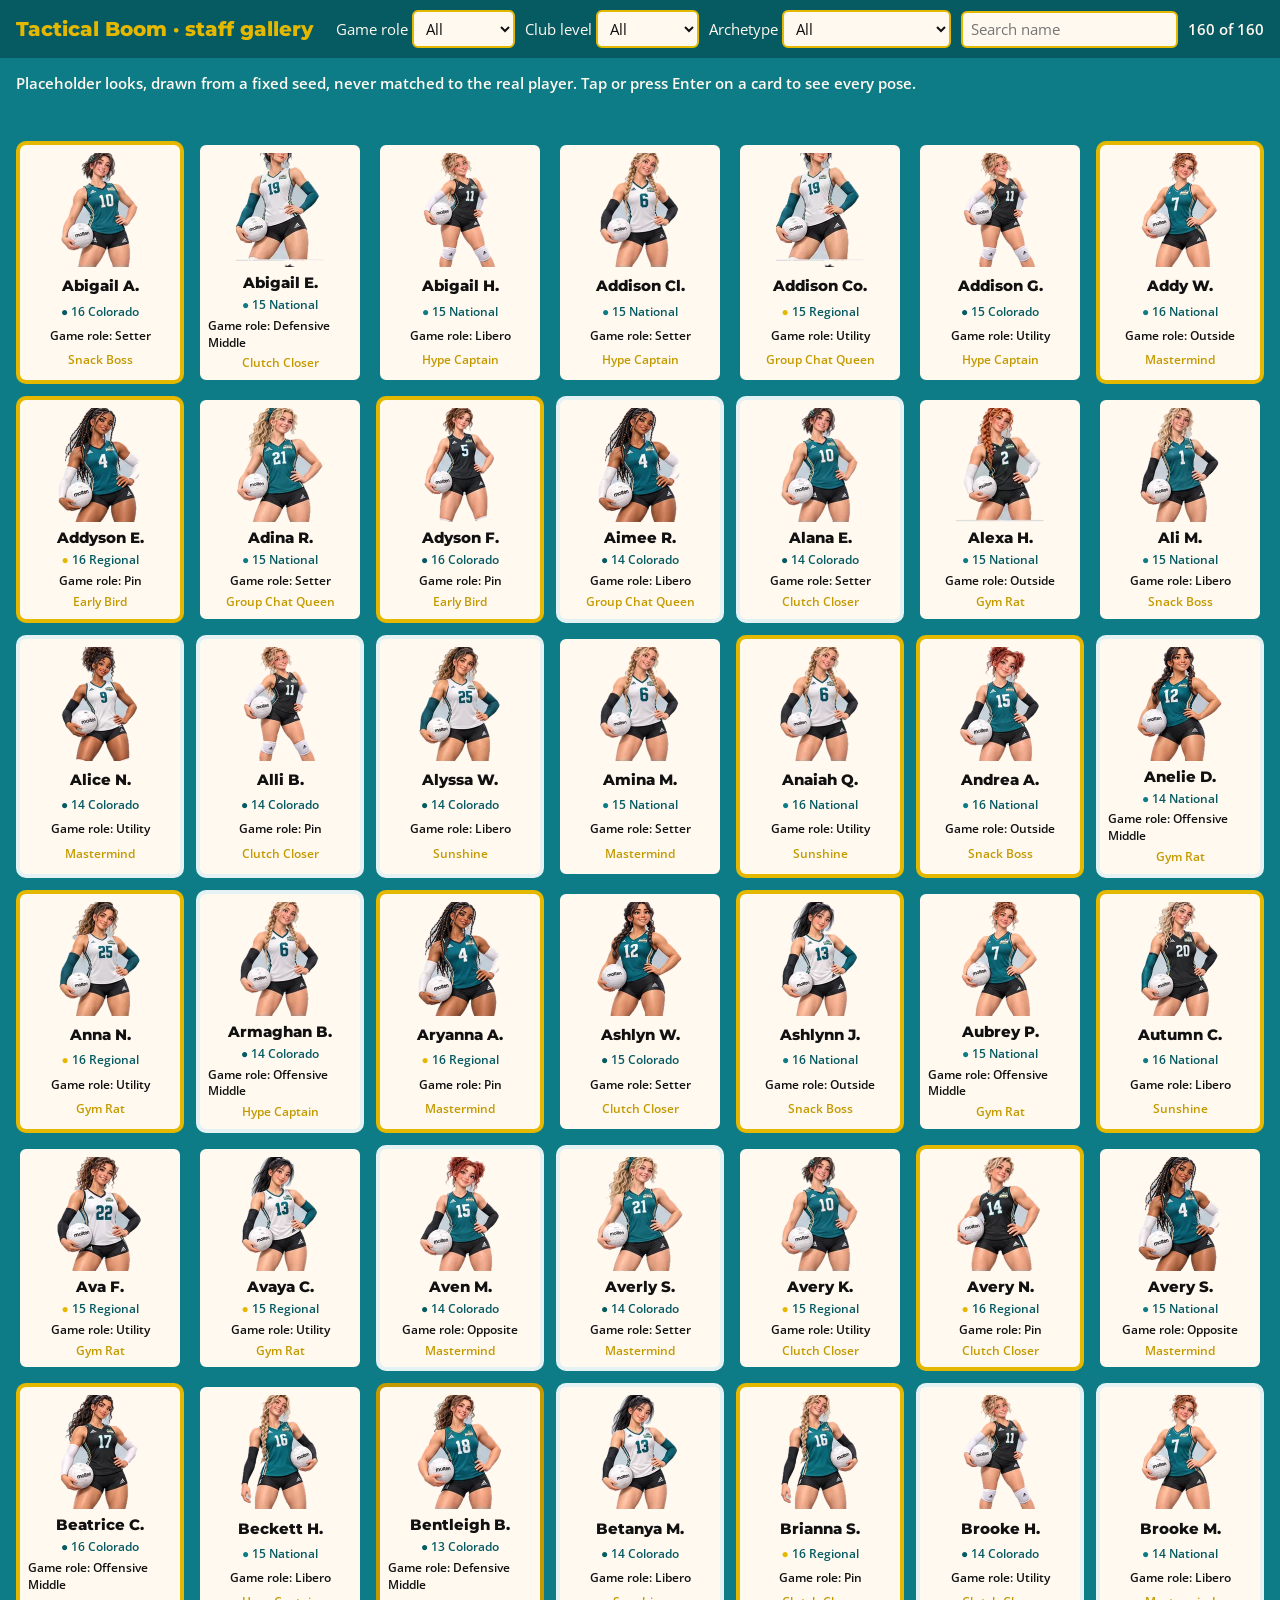
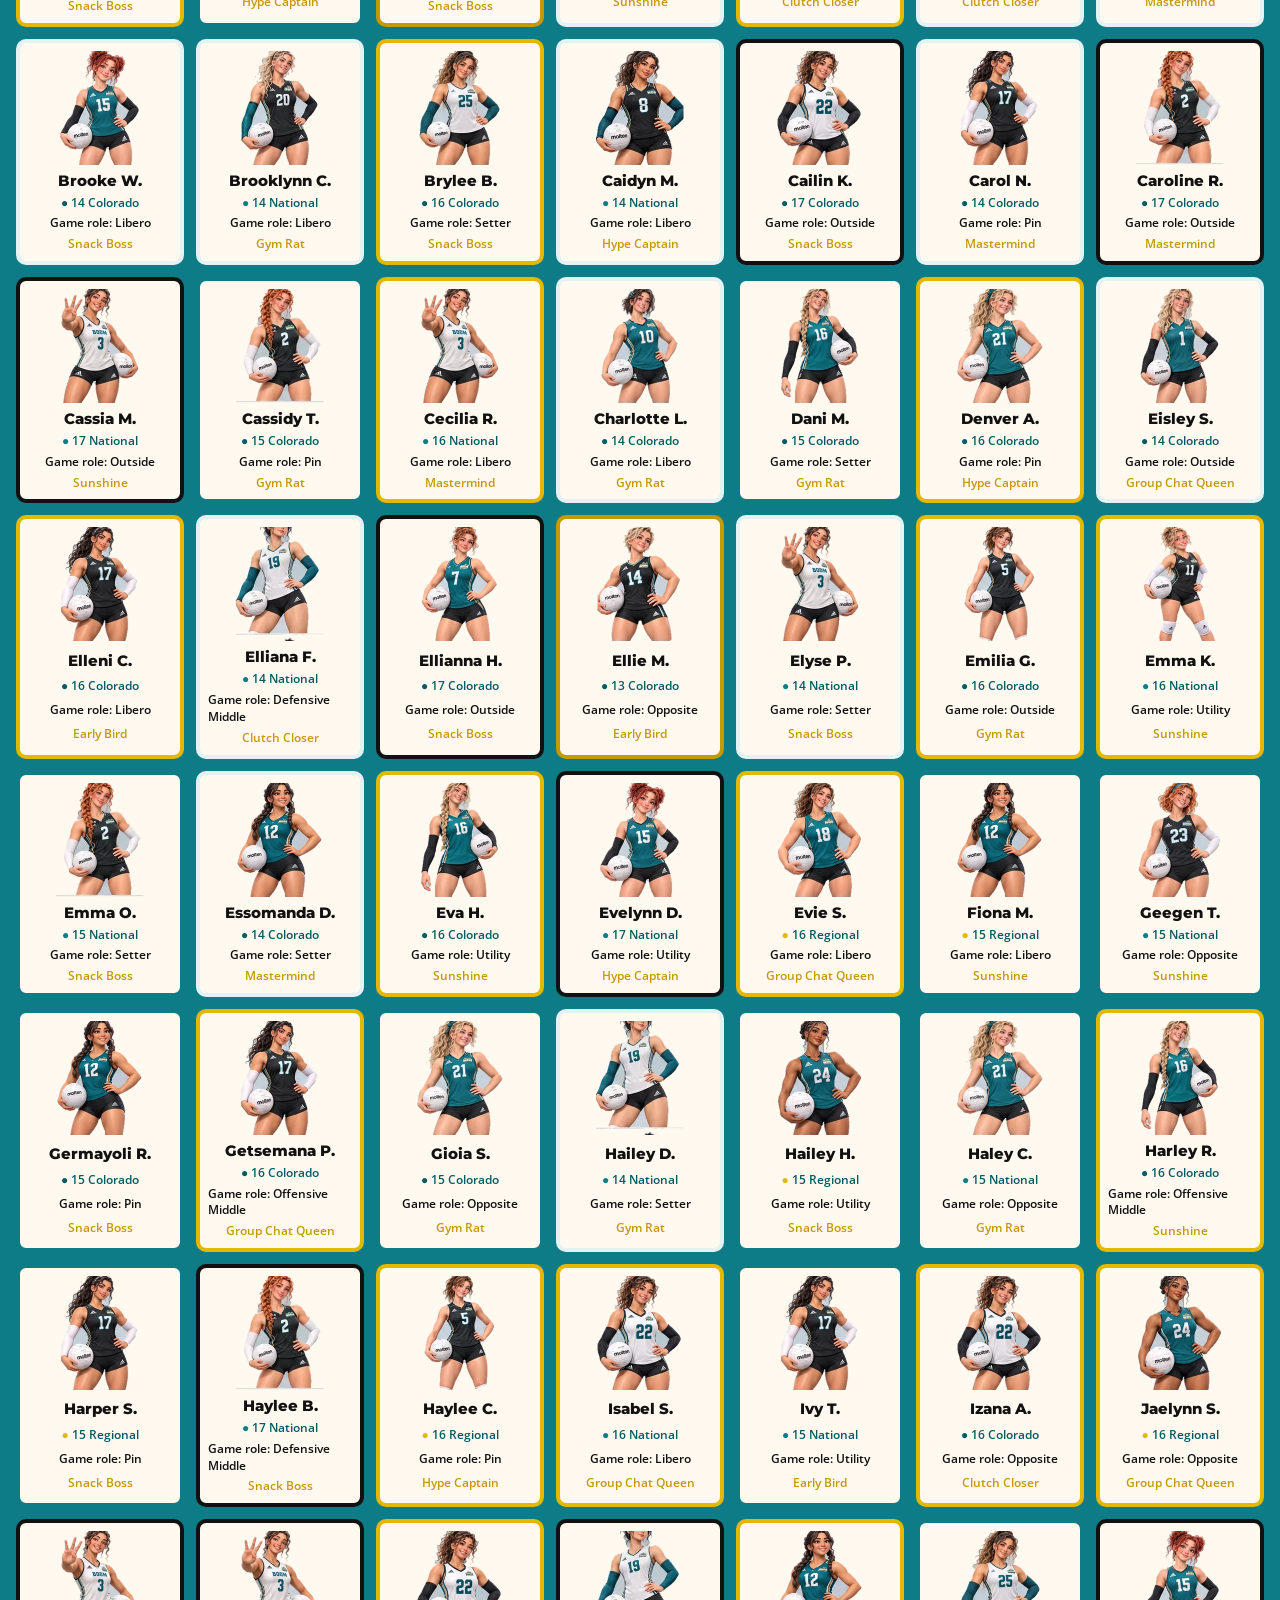
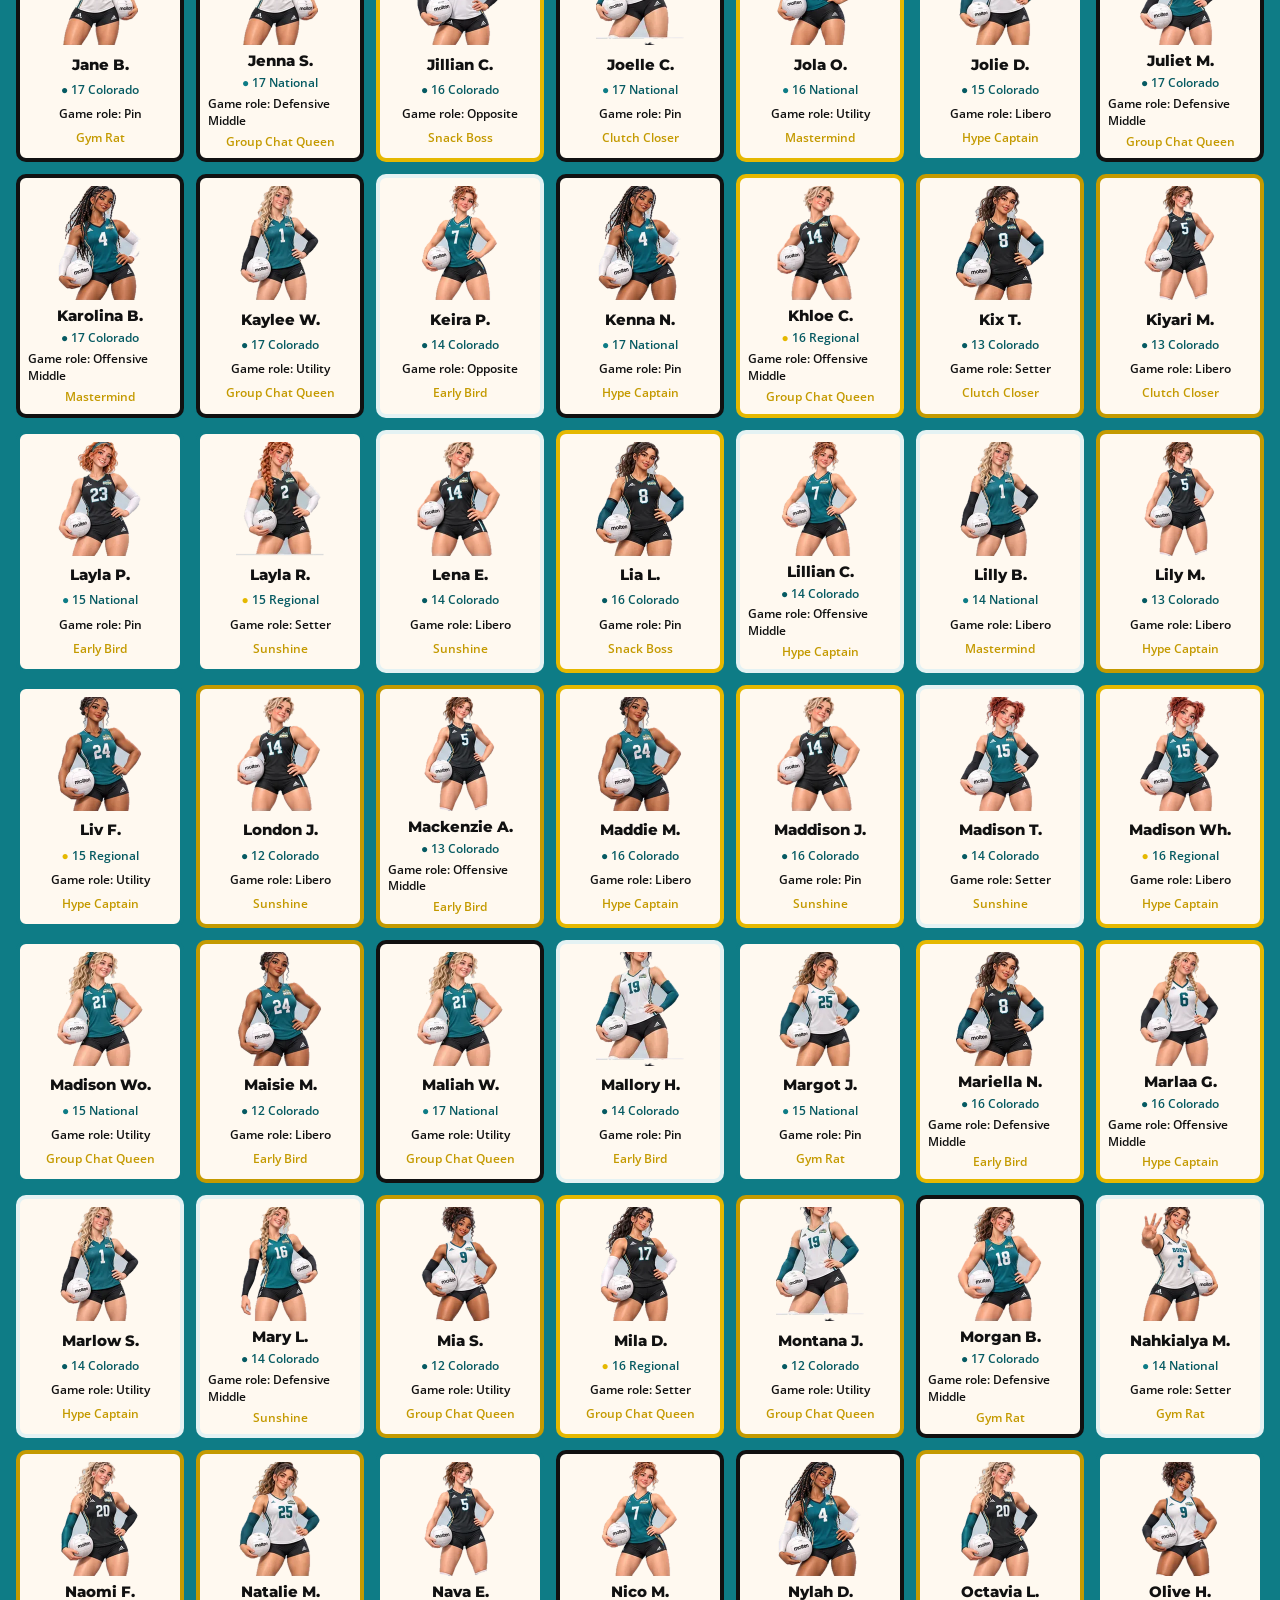
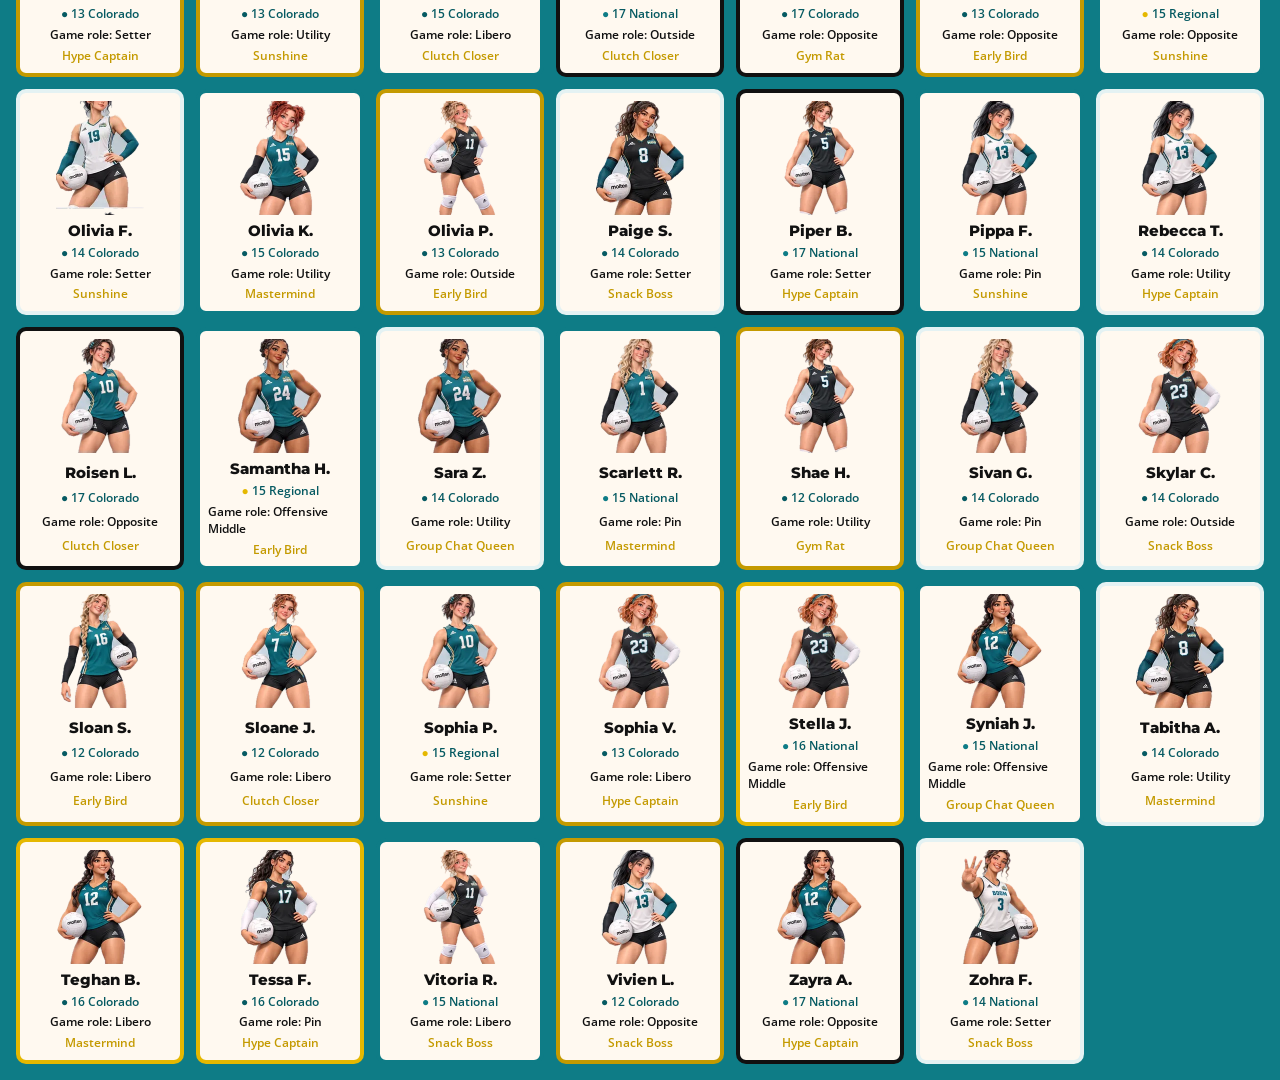
==== tft-wcni4yex/gallery.html @ 91067224 "v2.29.0 milestone 49: hyper roll short game Co-Authored-By: Claude Opus 5.5 <noreply@anthropic.com>" ====
<!doctype html>
<html lang="en">
<head>
  <meta charset="utf-8">
  <meta name="viewport" content="width=device-width, initial-scale=1, viewport-fit=cover">
  <meta name="robots" content="noindex, nofollow">
  <meta name="theme-color" content="#0E7C86">
  <title>Tactical Boom Gallery</title>
  <link rel="icon" href="assets/icons/icon-192.png" type="image/png">
  <link rel="preconnect" href="https://fonts.googleapis.com">
  <link href="https://fonts.googleapis.com/css2?family=Montserrat:wght@700;800&family=Open+Sans:wght@400;600&display=swap" rel="stylesheet">
  <link rel="stylesheet" href="style.css?v=2.29.0">
  <script type="importmap">
  {
    "imports": {
      "./js/achievements.js": "./js/achievements.js?v=2.29.0",
      "./js/arena.js": "./js/arena.js?v=2.29.0",
      "./js/bots.js": "./js/bots.js?v=2.29.0",
      "./js/combat.js": "./js/combat.js?v=2.29.0",
      "./js/economy.js": "./js/economy.js?v=2.29.0",
      "./js/gallery.js": "./js/gallery.js?v=2.29.0",
      "./js/game.js": "./js/game.js?v=2.29.0",
      "./js/guide.js": "./js/guide.js?v=2.29.0",
      "./js/hex.js": "./js/hex.js?v=2.29.0",
      "./js/i18n.js": "./js/i18n.js?v=2.29.0",
      "./js/history.js": "./js/history.js?v=2.29.0",
      "./js/ladder.js": "./js/ladder.js?v=2.29.0",
      "./js/main.js": "./js/main.js?v=2.29.0",
      "./js/playback.js": "./js/playback.js?v=2.29.0",
      "./js/rng.js": "./js/rng.js?v=2.29.0",
      "./js/sound.js": "./js/sound.js?v=2.29.0",
      "./js/sprite.js": "./js/sprite.js?v=2.29.0",
      "./js/stage.js": "./js/stage.js?v=2.29.0",
      "./js/traits.js": "./js/traits.js?v=2.29.0",
      "./js/ui.js": "./js/ui.js?v=2.29.0",
      "./js/units.js": "./js/units.js?v=2.29.0"
    }
  }
  </script>
</head>
<body>
  <header class="top">
    <h1>Tactical Boom · staff gallery</h1>
    <label>Game role <select id="fRole"><option value="">All</option></select></label>
    <label>Club level <select id="fLevel"><option value="">All</option></select></label>
    <label>Archetype <select id="fArch"><option value="">All</option></select></label>
    <label><span class="vh">Search name</span><input id="fName" type="search" placeholder="Search name"></label>
    <span class="count" id="count" aria-live="polite"></span>
  </header>
  <p class="note">Placeholder looks, drawn from a fixed seed, never matched to the real player. Tap or press Enter on a card to see every pose.</p>
  <main class="grid" id="grid" aria-label="Units"></main>
  <dialog id="dlg" aria-labelledby="dlgName">
    <button class="close" id="dlgClose" type="button">Close</button>
    <h2 id="dlgName"></h2>
    <div class="stage" id="stage"></div>
    <div class="poses" id="poses" role="group" aria-label="Pose"></div>
    <dl id="dlgFacts"></dl>
  </dialog>
  <script type="module" src="js/gallery.js?v=2.29.0"></script>
</body>
</html>
---- tft-wcni4yex/style.css ----
:root {
  --teal: #0E7C86; --teal-dark: #065A62; --teal-light: #E4F2F3;
  --gold: #E5B800; --gold-dark: #C49A00; --cream: #FFF9F0; --black: #111111;
  --display: 'Montserrat', sans-serif; --body: 'Open Sans', sans-serif;
}
* { box-sizing: border-box; }
html, body { margin: 0; min-height: 100%; }
body { background: var(--teal); color: var(--cream); font-family: var(--body); font-size: 15px; line-height: 1.4; }
h1, h2, h3 { font-family: var(--display); font-weight: 800; margin: 0; }
button { font: inherit; cursor: pointer; }
:focus-visible { outline: 3px solid var(--gold); outline-offset: 2px; }
.vh { position: absolute; width: 1px; height: 1px; overflow: hidden; clip: rect(0 0 0 0); white-space: nowrap; }

.top { position: sticky; top: 0; z-index: 5; background: var(--teal-dark); padding: 10px 16px; display: flex; gap: 10px; align-items: center; flex-wrap: wrap; }
.top h1 { font-size: 20px; color: var(--gold); flex: 1 1 auto; }
.top select, .top input { font: inherit; padding: 6px 8px; border: 2px solid var(--gold); border-radius: 6px; background: var(--cream); color: var(--black); }
.top .count { font-weight: 600; }

.grid { display: grid; grid-template-columns: repeat(auto-fill, minmax(150px, 1fr)); gap: 12px; padding: 16px; }
.card { background: var(--cream); color: var(--black); border-radius: 10px; border: 4px solid var(--ring); padding: 8px; text-align: left; display: grid; gap: 4px; justify-items: center; }
.card .spr { background-repeat: no-repeat; image-rendering: auto; }
.card .name { font-family: var(--display); font-weight: 800; font-size: 15px; }
.card .team { font-weight: 600; font-size: 12px; color: var(--teal-dark); }
.card .role { font-size: 12px; font-weight: 600; }
.card .arch { font-size: 12px; font-weight: 600; color: var(--gold-dark); }
.card[data-level="National"] .team::before { content: "● "; color: var(--teal); }
.card[data-level="Regional"] .team::before { content: "● "; color: var(--gold); }
.card[data-level="Colorado"] .team::before { content: "● "; color: var(--teal-dark); }

dialog { border: 4px solid var(--gold); border-radius: 12px; background: var(--cream); color: var(--black); padding: 16px; width: min(92vw, 520px); }
dialog::backdrop { background: rgba(6, 90, 98, .85); }
dialog .stage { display: grid; place-items: end center; background: var(--teal-light); border-radius: 8px; min-height: 260px; padding: 8px; }
dialog .poses { display: flex; flex-wrap: wrap; gap: 6px; margin: 10px 0; }
dialog .poses button { padding: 6px 10px; border: 2px solid var(--black); background: var(--black); color: var(--cream); border-radius: 6px; font-weight: 600; }
dialog .poses button[aria-pressed="true"] { background: var(--gold); color: var(--black); border-color: var(--gold); }
dialog dl { display: grid; grid-template-columns: auto 1fr; gap: 4px 12px; margin: 10px 0; font-size: 14px; }
dialog dt { font-weight: 800; }
dialog dd { margin: 0; }
dialog .close { float: right; border: 2px solid var(--black); background: var(--black); color: var(--cream); border-radius: 6px; padding: 6px 12px; font-weight: 700; }
.note { padding: 0 16px 16px; font-weight: 600; }
@media (prefers-reduced-motion: reduce) { .hop { animation: none !important; } }

/* ---- game screen ---- */
body.game { padding-bottom: 96px; }
.bar { position: sticky; top: 0; z-index: 5; background: var(--teal-dark); padding: 8px 12px; display: flex; gap: 14px; align-items: center; flex-wrap: wrap; font-weight: 600; }
.bar .stat .k { color: var(--cream); font-family: var(--display); font-size: 12px; }
.bar .stat b { font-size: 18px; }
.bar #pause { margin-left: auto; }
.bar .ghost { background: transparent; color: var(--cream); border: 2px solid var(--cream); border-radius: 6px; padding: 4px 10px; font-weight: 600; }
.zone { padding: 10px 12px 0; }
.zone h2 { font-size: 15px; color: var(--cream); margin-bottom: 6px; }
.zone h2 .sub { color: var(--cream); font-family: var(--body); font-weight: 600; font-size: 13px; margin-left: 8px; }
.slots { display: grid; gap: 6px; touch-action: none; }
.slots.court { grid-template-columns: repeat(6, 1fr); }
.slots.bench { grid-template-columns: repeat(9, 1fr); }
.slot { position: relative; aspect-ratio: 3 / 4; border-radius: 8px; border: 2px dashed rgba(255, 249, 240, .6); background: rgba(6, 90, 98, .5); padding: 2px; display: grid; grid-template-rows: 1fr auto auto; justify-items: center; align-items: end; color: var(--cream); overflow: hidden; }
.slot.filled { border: 3px solid var(--ring); background: var(--cream); color: var(--black); }
.slot.selected { outline: 4px solid var(--gold); outline-offset: -2px; transform: translateY(-4px); }
.slot .spr { background-repeat: no-repeat; max-width: 100%; }
.slot .stars { color: var(--black); font-size: 11px; line-height: 1; }
.slot .nm { font-size: 10px; font-weight: 700; line-height: 1.1; text-align: center; max-width: 100%; overflow: hidden; text-overflow: ellipsis; white-space: nowrap; }
/* The name strip wears the role's kit colour (white, black or teal) so roles read at a glance. */
.slot.filled .nm, .shopcard .nm { box-sizing: border-box; width: 100%; padding: 1px 4px; border-radius: 4px; background: var(--kit-bg, transparent); color: var(--kit-fg, inherit); box-shadow: inset 0 0 0 1px var(--black); }
.spr.flip { transform: scaleX(-1); }
.slot[data-abbr]::after, .shopcard[data-abbr]::after { content: attr(data-abbr); position: absolute; top: 3px; right: 3px; z-index: 1; font-size: 9px; font-weight: 800; line-height: 1; padding: 2px 4px; border-radius: 3px; background: var(--kit-bg); color: var(--kit-fg); box-shadow: inset 0 0 0 1px var(--black); }
.slot { position: relative; }
/* ---- fight playback ---- */
.arena.fighting .hex { pointer-events: none; }
.hex.down .unit { opacity: .55; }
.hex .unit .hpbar { width: 70%; height: 5px; margin-top: 2px; background: var(--black); border: 1px solid var(--black); border-radius: 3px; overflow: hidden; }
.hex .unit .hpbar i { display: block; height: 100%; width: 100%; background: var(--gold); transform-origin: left; transition: transform .25s; }
.hex.theirs .unit .hpbar i { background: var(--cream); }
.float { position: absolute; bottom: 100%; left: 50%; transform: translateX(-50%); font-family: var(--display); font-weight: 800; font-size: 13px; white-space: nowrap; padding: 0 4px; border-radius: 4px; background: var(--black); color: var(--cream); animation: rise .9s ease-out forwards; z-index: 40; }
.float.dmg { color: var(--gold); }
.float.heal { background: var(--teal); color: var(--cream); }
.float.kw { background: var(--cream); color: var(--black); font-size: 11px; }
@keyframes rise { from { opacity: 1; translate: 0 0; } to { opacity: 0; translate: 0 -28px; } }
.ball { position: absolute; left: 0; top: 0; width: 14px; height: 14px; margin: -7px 0 0 -7px; border-radius: 50%; background: radial-gradient(circle at 35% 35%, var(--cream), var(--gold) 60%, var(--gold-dark)); border: 1px solid var(--black); z-index: 60; pointer-events: none; }
.fightbar[hidden], [hidden] { display: none !important; }
.fightbar { display: inline-flex; gap: 6px; margin-left: 8px; vertical-align: middle; }
.fightbar button { padding: 4px 10px; border-radius: 6px; border: 2px solid var(--black); background: var(--black); color: var(--cream); font-weight: 700; font-size: 12px; }
.fightbar button small { color: var(--gold); font-size: 10px; }
.bar .auto { display: inline-flex; gap: 4px; align-items: center; font-size: 12px; }
.bar select { font: inherit; font-size: 12px; padding: 2px 4px; border-radius: 6px; border: 2px solid var(--cream); background: var(--teal-dark); color: var(--cream); }
.bar .auto input { width: 18px; height: 18px; accent-color: var(--gold); }
.bar #pause[aria-pressed="true"] { background: var(--gold); color: var(--black); border-color: var(--gold); }
@media (prefers-reduced-motion: reduce) { .float { animation: none; } .hex .unit .hpbar i { transition: none; } }
.traits { list-style: none; margin: 0; padding: 0; display: flex; flex-wrap: wrap; gap: 6px; font-size: 12px; }
.traits li { border-radius: 6px; border: 2px dashed rgba(255, 249, 240, .6); }
.traits li:not(:has(button)) { padding: 4px 8px; }
.traits li.on { background: var(--cream); color: var(--black); border: 2px solid var(--gold); }
.traits li.on.kit { background: var(--kit-bg); color: var(--kit-fg); }
.traits .trait { all: unset; box-sizing: border-box; display: block; padding: 4px 8px; cursor: pointer; border-radius: 4px; }
.traits .trait:focus-visible { outline: 3px solid var(--gold); outline-offset: 1px; }
.traits .trait[aria-pressed="true"] { box-shadow: 0 0 0 3px var(--gold); }
.traits .sw { display: inline-block; width: 9px; height: 9px; margin-right: 5px; border-radius: 50%; border: 1px solid var(--black); box-shadow: 0 0 0 1px var(--cream); background: var(--kit-bg, transparent); vertical-align: 0; } /* cream halo: a teal dot stays visible on the teal page */
.traits li:not(.kit) .sw:not([style]) { display: none; }
.traits li b { font-family: var(--display); }
.traits li.on .bp { color: var(--teal-dark); font-weight: 700; }
.traits li.on.kit .bp { color: inherit; }
/* Units holding the trait picked in the trait panel glow around their outline. */
.lit .spr { filter: drop-shadow(0 0 3px var(--gold)) drop-shadow(0 0 3px var(--gold)); }
.slot.lit, .shopcard.lit { outline: 3px solid var(--gold); outline-offset: 1px; }
.players { list-style: none; margin: 0; padding: 0; display: grid; grid-template-columns: repeat(auto-fill, minmax(140px, 1fr)); gap: 4px; font-size: 12px; }
.players li { padding: 3px 6px; border-radius: 6px; background: var(--teal-dark); white-space: nowrap; overflow: hidden; text-overflow: ellipsis; }
.players li.you { background: var(--gold); color: var(--black); }
.players li.out { text-decoration: line-through; }
dialog .players { grid-template-columns: repeat(2, 1fr); }
dialog .players li { color: var(--cream); }
dialog .players li.you { color: var(--black); }
.msg { margin: 8px 12px; min-height: 1.4em; font-weight: 600; }
.shop { display: grid; grid-template-columns: repeat(5, minmax(0, 1fr)); gap: 6px; }
.shopcard { border-radius: 10px; border: 3px solid var(--ring); background: var(--cream); color: var(--black); padding: 6px 4px; display: grid; justify-items: center; gap: 2px; min-height: 150px; }
.shopcard:disabled { background: var(--teal-light); border-style: dashed; }
.shopcard .spr { background-repeat: no-repeat; }
.shopcard .nm { font-family: var(--display); font-weight: 800; font-size: 11px; text-align: center; }
.shopcard .tr { font-size: 9.5px; font-weight: 600; text-align: center; color: var(--teal-dark); }
.shopcard { position: relative; }
.shopcard .hint { position: absolute; top: 4px; left: 4px; z-index: 1; font-size: 10px; font-weight: 800; line-height: 1; padding: 3px 5px; border-radius: 4px; border: 1px solid var(--black); background: var(--cream); color: var(--black); }
.shopcard .hint.up { background: var(--gold); }
.shopcard .hint.pair { background: var(--teal); color: var(--cream); }
.shopcard.hinted .spr { filter: drop-shadow(0 0 4px var(--gold)); }
.shopcard .cost { font-weight: 800; color: var(--black); background: var(--gold); border-radius: 4px; padding: 0 6px; font-size: 13px; }
.actions { position: fixed; left: 0; right: 0; bottom: 0; z-index: 5; display: grid; grid-template-columns: 1fr 1fr 1fr 1.4fr; gap: 6px; padding: 8px 12px calc(8px + env(safe-area-inset-bottom, 0px)); background: var(--teal-dark); }
.actions button { padding: 10px 4px; border-radius: 8px; border: 2px solid var(--black); background: var(--black); color: var(--cream); font-weight: 700; font-size: 13px; display: grid; gap: 2px; }
.actions button small { font-weight: 600; font-size: 10px; color: var(--gold); }
.actions button.primary { background: var(--gold); color: var(--black); border-color: var(--gold); }
.actions button.primary small { color: var(--black); }
.actions button:disabled { background: var(--teal-dark); border: 2px dashed var(--cream); color: var(--cream); }
@media (min-width: 700px) { .zone, .bar, .actions { max-width: 760px; margin-inline: auto; } .actions { left: 50%; transform: translateX(-50%); width: 100%; } .slot .nm { font-size: 12px; } .shopcard .nm { font-size: 13px; } .shopcard .tr { font-size: 11px; } }

/* ---- arena: perspective court ---- */
.arena { isolation: isolate; position: relative; width: 100%; aspect-ratio: 1 / 0.9; overflow: hidden; border-radius: 10px; border: 3px solid var(--black); background: var(--teal-dark) center top / cover no-repeat; touch-action: none; }
.arena .backdrop-wrap, .arena .backdrop { position: absolute; inset: 0; width: 100%; height: 100%; display: block; pointer-events: none; }
.arena .net { position: absolute; left: calc(var(--netL) * 100%); right: calc((1 - var(--netR)) * 100%); top: calc(var(--netY) * 100%); height: calc(8% * var(--netS)); transform: translateY(-100%); z-index: 11; background: repeating-linear-gradient(90deg, rgba(255,249,240,.55) 0 1px, transparent 1px 7px), repeating-linear-gradient(0deg, rgba(255,249,240,.55) 0 1px, transparent 1px 7px); border-top: 4px solid var(--cream); border-bottom: 2px solid rgba(17,17,17,.6); pointer-events: none; }
.arena .net::before, .arena .net::after { content: ""; position: absolute; top: -10%; bottom: -40%; width: 2.5%; background: var(--black); border-radius: 2px; }
.arena .net::before { left: 1%; } .arena .net::after { right: 1%; }
/* A tile is a button; its hex shape is drawn by ::before so the standing sprite can overflow it. */
.hex { position: absolute; width: calc(13% * var(--s)); aspect-ratio: 1 / 0.62; transform: translate(-50%, -50%); background: transparent; border: 0; padding: 0; margin: 0; overflow: visible; }
.hex::before { content: ""; position: absolute; inset: 0; clip-path: polygon(25% 0, 75% 0, 100% 50%, 75% 100%, 25% 100%, 0 50%); background: rgba(228, 242, 243, .16); }
.hex.mine { cursor: pointer; }
.hex.mine::before { background: rgba(228, 242, 243, .42); }
.hex.mine:hover::before, .hex.mine.drop::before { background: rgba(229, 184, 0, .75); }
.hex.mine:focus-visible { outline: none; }
.hex.mine:focus-visible::before { background: rgba(229, 184, 0, .85); box-shadow: inset 0 0 0 3px var(--black); }
.hex.filled.mine::before { background: rgba(14, 124, 134, .6); box-shadow: inset 0 0 0 2px var(--ring); }
.hex.selected::before { background: var(--gold); }
/* While dragging: the row that suits the dragged unit's role. */
.hex.suggest::before { background: rgba(229, 184, 0, .45); }
.hex .unit { position: absolute; left: 50%; bottom: 40%; transform: translateX(-50%); pointer-events: none; display: grid; justify-items: center; }
.hex .unit .spr { background-repeat: no-repeat; }
.hex .unit.flip .spr { transform: scaleX(-1); }
.hex .unit .stars { color: var(--gold); font-size: 11px; line-height: 1; text-shadow: 0 1px 0 var(--black); margin-top: -2px; }
.dragghost { position: fixed; left: 0; top: 0; z-index: 50; pointer-events: none; will-change: transform; }
.dragghost .spr { background-repeat: no-repeat; filter: drop-shadow(0 6px 6px rgba(0,0,0,.5)); }
.slot.drop, #sell.drop { outline: 4px solid var(--gold); outline-offset: -2px; }
/* Shop cards let a vertical swipe scroll the page on phones; tap still buys, mouse drags still work. */
.shopcard { touch-action: pan-y; }
/* ---- augments ---- */
.augs { display: grid; gap: 8px; margin-top: 8px; }
.augcard { display: grid; gap: 2px; text-align: left; padding: 10px 12px; border-radius: 8px; border: 2px solid var(--black); background: var(--teal-light); color: var(--black); font: inherit; }
.augcard b { font-family: var(--display); font-size: 15px; color: var(--teal-dark); }
.augcard:hover, .augcard:focus-visible { background: var(--gold); }
.owned { margin: 6px 0 0; font-size: 12px; font-weight: 600; }
.carousel { display: grid; grid-template-columns: repeat(auto-fill, minmax(96px, 1fr)); gap: 6px; margin-top: 8px; }
/* ---- scouting and fight damage ---- */
.players .scout { all: unset; display: block; width: 100%; cursor: pointer; }
.players .scout:focus-visible { outline: 3px solid var(--gold); outline-offset: 2px; border-radius: 4px; }
.players li:has(.scout[aria-pressed="true"]) { background: var(--cream); color: var(--black); }
.damage summary { cursor: pointer; list-style: revert; color: var(--gold); }
.damage summary h2 { display: inline; }
.dmglist { list-style: none; margin: 6px 0 0; padding: 0; display: grid; gap: 3px; font-size: 12px; }
.dmglist li { display: grid; grid-template-columns: minmax(0, 9em) 1fr 4em; gap: 6px; align-items: center; }
.dmglist .nm { overflow: hidden; text-overflow: ellipsis; white-space: nowrap; font-weight: 600; }
.dmglist .bar { height: 10px; background: var(--teal-dark); border-radius: 3px; overflow: hidden; }
.dmglist .bar i { display: block; height: 100%; background: var(--gold); }
.dmglist li.them .bar i { background: var(--cream); }
.dmglist .n { text-align: right; font-variant-numeric: tabular-nums; font-weight: 700; }
/* ---- unit card and how to play ---- */
.shopcard[aria-disabled="true"] { background: var(--teal-light); border-style: dashed; }
#unitcard .stage .spr { background-repeat: no-repeat; }
.help { margin: 8px 0 0; padding-left: 18px; display: grid; gap: 6px; font-size: 14px; }
.bar #helpBtn { min-width: 32px; font-weight: 800; }
/* ---- club colour: a floor disc under each player, a dot on cards ---- */
.hex.filled::after { content: ""; position: absolute; left: 22%; right: 22%; top: 28%; bottom: 22%; border-radius: 50%; background: var(--jersey, transparent); border: 2px solid var(--black); z-index: 0; pointer-events: none; }
.shopcard .tr.lv::before { content: "● "; color: var(--jersey); -webkit-text-stroke: 1px var(--black); }
/* ---- history ---- */
.histgames { margin: 8px 0; padding-left: 20px; font-size: 13px; display: grid; gap: 3px; }
#history h3 { font-size: 14px; margin: 10px 0 4px; }
.histunits { width: 100%; border-collapse: collapse; font-size: 13px; }
.histunits th, .histunits td { text-align: left; padding: 3px 6px; border-bottom: 1px solid var(--teal-light); }
.histunits td { font-variant-numeric: tabular-nums; }
.histbtns { display: flex; gap: 8px; flex-wrap: wrap; }
.histbtns button { padding: 8px 12px; border-radius: 8px; border: 2px solid var(--black); background: var(--black); color: var(--cream); font-weight: 700; }
.histbtns button:first-child { background: var(--gold); color: var(--black); }
.histbtns button:disabled { background: var(--teal-light); color: var(--black); border-style: dashed; }
/* ---- reserve space for lists the script fills, so the page does not jump on load ---- */
#players:empty { min-height: 56px; }
#traits:empty { min-height: 28px; }
#bench:empty { min-height: 64px; }
#shop:empty { min-height: 150px; }
/* ---- settings ---- */
.setgrid { display: grid; grid-template-columns: auto 1fr; gap: 10px 14px; align-items: center; margin-top: 10px; font-weight: 600; }
.setgrid select, .setgrid button { font: inherit; padding: 6px 8px; border-radius: 6px; border: 2px solid var(--black); background: var(--cream); color: var(--black); justify-self: start; }
.setgrid button[aria-pressed="true"] { background: var(--teal-light); border-style: dashed; }
.setgrid input[type="checkbox"] { width: 22px; height: 22px; accent-color: var(--teal); justify-self: start; }
.setgrid small { font-weight: 400; }
html[data-motion="reduce"] .float { animation: none; }
html[data-motion="reduce"] .hex .unit .hpbar i { transition: none; }
html[data-motion="reduce"] .hop { animation: none !important; }
/* ---- replays ---- */
.fights summary { cursor: pointer; }
.fights summary h2 { display: inline; }
.fightlist { list-style: none; margin: 6px 0 0; padding: 0; display: flex; flex-wrap: wrap; gap: 6px; }
.fightlist button { font: inherit; font-size: 12px; font-weight: 600; padding: 4px 8px; border-radius: 6px; border: 2px solid var(--black); background: var(--teal-dark); color: var(--cream); }
.fightlist button:disabled { border-style: dashed; }
.rank { font-family: var(--display); font-weight: 800; color: var(--teal-dark); }
/* ---- achievements ---- */
.achs { list-style: none; margin: 4px 0 8px; padding: 0; display: grid; grid-template-columns: repeat(auto-fill, minmax(200px, 1fr)); gap: 4px; font-size: 12px; }
.achs li { padding: 4px 8px; border-radius: 6px; border: 2px dashed var(--teal-dark); }
.achs li.got { border: 2px solid var(--gold-dark); background: var(--gold); }
.achs li b { font-family: var(--display); }
/* ---- hit effects ---- */
.spark { position: absolute; left: 50%; top: 35%; width: 26px; height: 26px; margin: -13px 0 0 -13px; border-radius: 50%; pointer-events: none; z-index: 45;
  background: radial-gradient(circle, #fff 0 20%, var(--cream) 30%, rgba(255, 249, 240, 0) 70%); animation: burst .45s ease-out forwards; }
.spark.big { width: 44px; height: 44px; margin: -22px 0 0 -22px; background: radial-gradient(circle, #fff 0 15%, var(--gold) 35%, rgba(229, 184, 0, 0) 70%); }
@keyframes burst { from { transform: scale(.3); opacity: 1; } to { transform: scale(1.6); opacity: 0; } }
.ko { position: absolute; left: 50%; top: 10%; transform: translateX(-50%); font-family: var(--display); font-weight: 800; font-size: 18px; letter-spacing: 1px;
  color: var(--black); background: var(--gold); border: 2px solid var(--black); border-radius: 6px; padding: 0 6px; z-index: 46; pointer-events: none; animation: kopop .9s ease-out forwards; }
@keyframes kopop { 0% { transform: translateX(-50%) scale(.4); opacity: 0; } 20% { transform: translateX(-50%) scale(1.15); opacity: 1; } 75% { opacity: 1; } 100% { transform: translateX(-50%) translateY(-10px); opacity: 0; } }
@media (prefers-reduced-motion: reduce) { .spark, .ko { display: none; } }
html[data-motion="reduce"] .spark, html[data-motion="reduce"] .ko { display: none; }
/* ---- guided tips ---- */
/* Tips float just above the action bar, so showing or hiding one never pushes the page around. */
.tip { position: fixed; z-index: 6; left: 50%; transform: translateX(-50%); width: min(736px, calc(100% - 16px)); box-sizing: border-box; bottom: calc(84px + env(safe-area-inset-bottom, 0px)); padding: 8px 12px; background: var(--gold); color: var(--black); font-weight: 600; font-size: 14px; display: flex; flex-wrap: wrap; gap: 6px 10px; align-items: center; border: 2px solid var(--black); border-radius: 8px; box-shadow: 0 4px 12px rgba(0, 0, 0, .35); }
.tip span { flex: 1 1 220px; }
.tip button { font: inherit; font-size: 13px; padding: 4px 10px; border-radius: 6px; border: 2px solid var(--black); background: var(--black); color: var(--cream); font-weight: 700; }
.tip #tipOff { background: transparent; color: var(--black); }
#lobbyWrap h3 { font-size: 13px; margin: 8px 0 0; color: var(--cream); }
/* ---- game-over recap ---- */
.recap { display: grid; gap: 8px; margin: 8px 0; }
.recap .mvp { display: flex; align-items: flex-end; gap: 12px; }
.recap .mvp .spr { background-repeat: no-repeat; flex: none; }
.recap button { justify-self: start; padding: 8px 12px; border-radius: 8px; border: 2px solid var(--black); background: var(--black); color: var(--cream); font-weight: 700; }
/* ---- phones (under 700px) ---- */
.pocket, .brk { display: none; }
@media (max-width: 699px) {
  /* The header scrolls away instead of covering a third of the screen; gold and HP ride on the action bar. */
  .bar { position: static; gap: 8px 12px; }
  .bar button { padding: 4px 8px; font-size: 13px; }
  /* Fixed lines: HP, gold and round; then level and time; then the buttons. The header keeps its height when
     the game fills in the real round and level text (it used to rewrap and push the page down). */
  .brk { display: block; flex-basis: 100%; height: 0; }
  .bar #pause { margin-left: 0; }
  .bar .stat { white-space: nowrap; font-size: 13px; }
  .bar .stat .k { font-size: 10px; }
  .bar .stat b { font-size: 15px; }
  .bar { flex-wrap: wrap; row-gap: 6px; column-gap: 9px; }
  .pocket { display: block; position: absolute; left: 12px; bottom: 100%; padding: 3px 8px; border-radius: 6px 6px 0 0; background: var(--teal-dark); color: var(--cream); font-weight: 700; font-size: 13px; }
  .shopcard { min-width: 0; min-height: 0; padding: 4px 2px; }
  .shopcard .spr { zoom: .7; }
  .shopcard .nm { font-size: 10px; padding: 1px 2px; overflow: hidden; text-overflow: ellipsis; white-space: nowrap; }
  .shopcard .tr { font-size: 8.5px; }
  .shopcard[data-abbr]::after, .shopcard .hint { font-size: 8px; padding: 2px 3px; }
  .slots.bench { gap: 3px; }
  .slot[data-abbr]::after { font-size: 7px; padding: 1px 2px; top: 1px; right: 1px; }
  .slot .spr { zoom: .5; }
  .tip { bottom: calc(108px + env(safe-area-inset-bottom, 0px)); font-size: 13px; } /* clear the gold/HP tab */
  .slot .nm { font-size: 8px; }
}
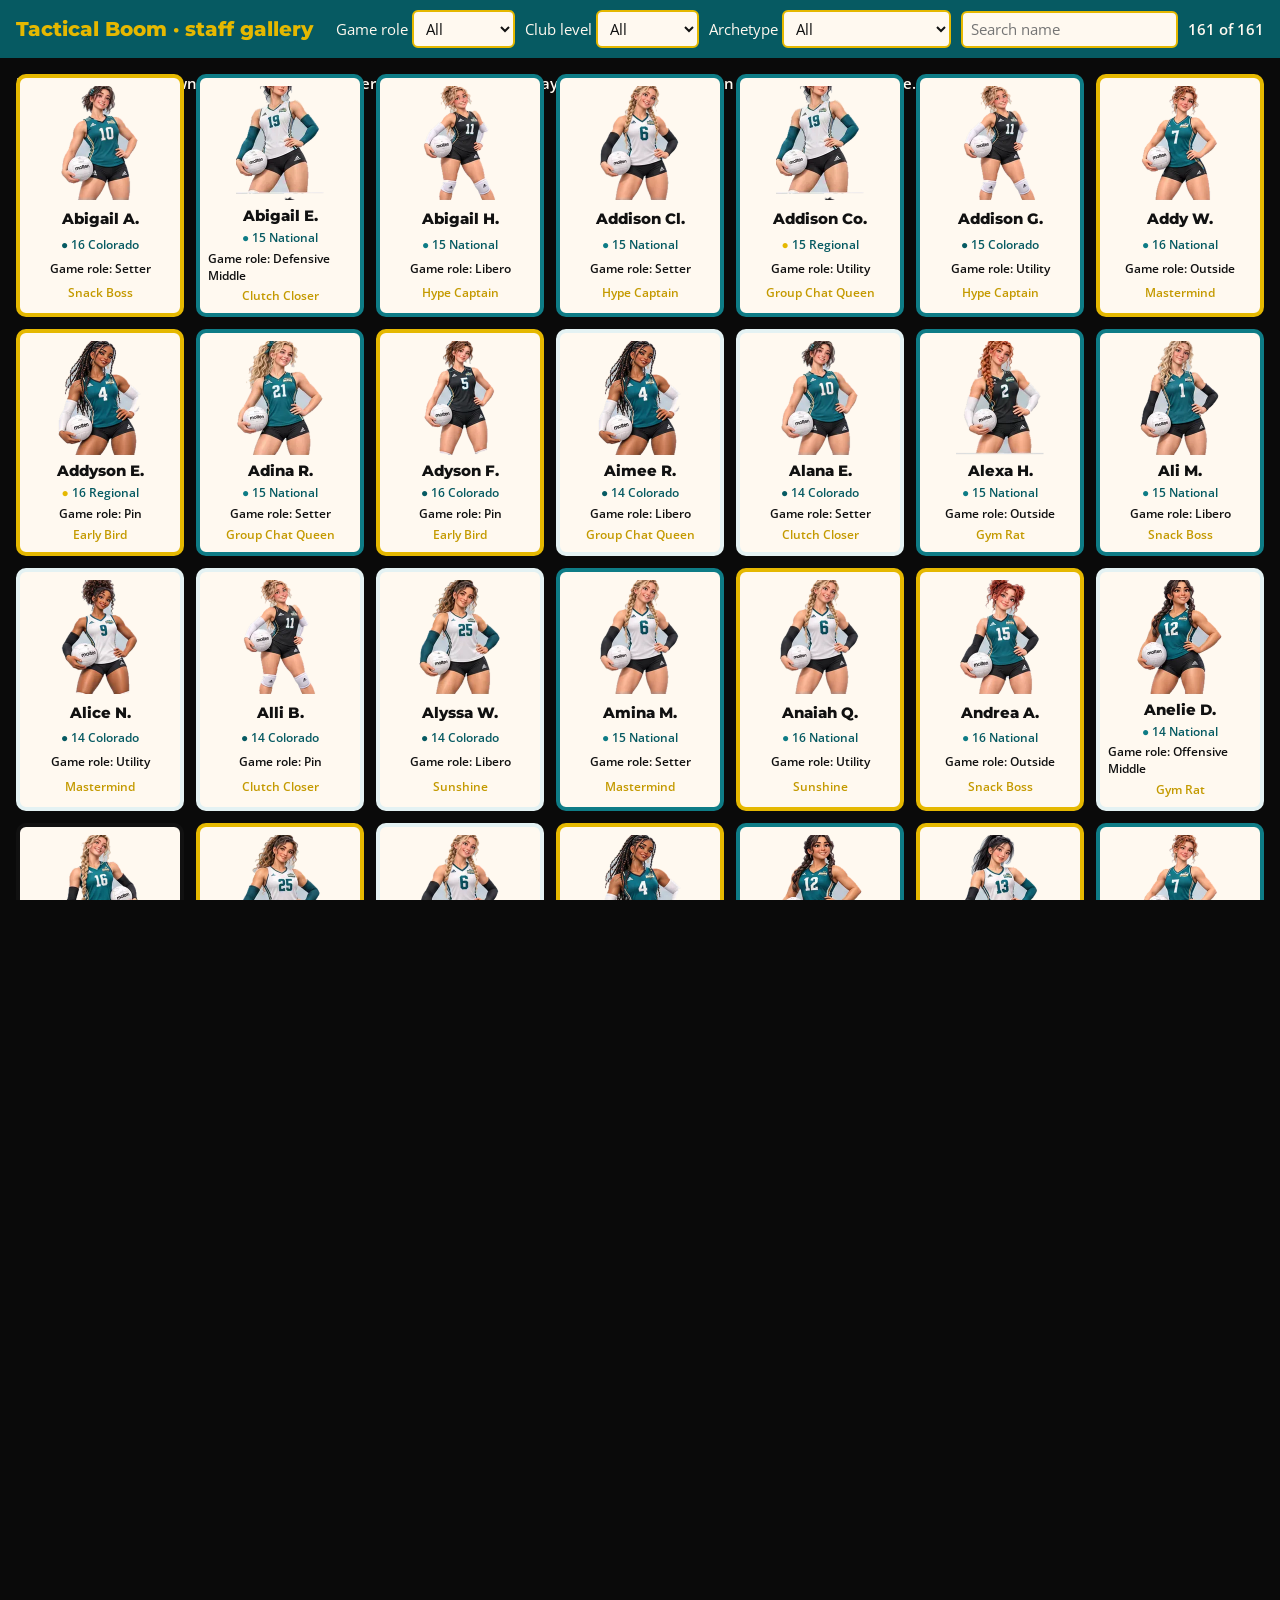
==== commit 4a073820: "v2.35.0 milestone 55: one-screen wide layout, sell by dragging to the shop, lifted drag, taller net," ====
--- a/tft-wcni4yex/gallery.html
+++ b/tft-wcni4yex/gallery.html
@@ -9,31 +9,32 @@
   <link rel="icon" href="assets/icons/icon-192.png" type="image/png">
   <link rel="preconnect" href="https://fonts.googleapis.com">
   <link href="https://fonts.googleapis.com/css2?family=Montserrat:wght@700;800&family=Open+Sans:wght@400;600&display=swap" rel="stylesheet">
-  <link rel="stylesheet" href="style.css?v=2.29.0">
+  <link rel="stylesheet" href="style.css?v=2.35.0">
   <script type="importmap">
   {
     "imports": {
-      "./js/achievements.js": "./js/achievements.js?v=2.29.0",
-      "./js/arena.js": "./js/arena.js?v=2.29.0",
-      "./js/bots.js": "./js/bots.js?v=2.29.0",
-      "./js/combat.js": "./js/combat.js?v=2.29.0",
-      "./js/economy.js": "./js/economy.js?v=2.29.0",
-      "./js/gallery.js": "./js/gallery.js?v=2.29.0",
-      "./js/game.js": "./js/game.js?v=2.29.0",
-      "./js/guide.js": "./js/guide.js?v=2.29.0",
-      "./js/hex.js": "./js/hex.js?v=2.29.0",
-      "./js/i18n.js": "./js/i18n.js?v=2.29.0",
-      "./js/history.js": "./js/history.js?v=2.29.0",
-      "./js/ladder.js": "./js/ladder.js?v=2.29.0",
-      "./js/main.js": "./js/main.js?v=2.29.0",
-      "./js/playback.js": "./js/playback.js?v=2.29.0",
-      "./js/rng.js": "./js/rng.js?v=2.29.0",
-      "./js/sound.js": "./js/sound.js?v=2.29.0",
-      "./js/sprite.js": "./js/sprite.js?v=2.29.0",
-      "./js/stage.js": "./js/stage.js?v=2.29.0",
-      "./js/traits.js": "./js/traits.js?v=2.29.0",
-      "./js/ui.js": "./js/ui.js?v=2.29.0",
-      "./js/units.js": "./js/units.js?v=2.29.0"
+      "./js/achievements.js": "./js/achievements.js?v=2.35.0",
+      "./js/arena.js": "./js/arena.js?v=2.35.0",
+      "./js/bots.js": "./js/bots.js?v=2.35.0",
+      "./js/combat.js": "./js/combat.js?v=2.35.0",
+      "./js/economy.js": "./js/economy.js?v=2.35.0",
+      "./js/gallery.js": "./js/gallery.js?v=2.35.0",
+      "./js/game.js": "./js/game.js?v=2.35.0",
+      "./js/guide.js": "./js/guide.js?v=2.35.0",
+      "./js/hex.js": "./js/hex.js?v=2.35.0",
+      "./js/i18n.js": "./js/i18n.js?v=2.35.0",
+      "./js/items.js": "./js/items.js?v=2.35.0",
+      "./js/history.js": "./js/history.js?v=2.35.0",
+      "./js/ladder.js": "./js/ladder.js?v=2.35.0",
+      "./js/main.js": "./js/main.js?v=2.35.0",
+      "./js/playback.js": "./js/playback.js?v=2.35.0",
+      "./js/rng.js": "./js/rng.js?v=2.35.0",
+      "./js/sound.js": "./js/sound.js?v=2.35.0",
+      "./js/sprite.js": "./js/sprite.js?v=2.35.0",
+      "./js/stage.js": "./js/stage.js?v=2.35.0",
+      "./js/traits.js": "./js/traits.js?v=2.35.0",
+      "./js/ui.js": "./js/ui.js?v=2.35.0",
+      "./js/units.js": "./js/units.js?v=2.35.0"
     }
   }
   </script>
@@ -56,6 +57,6 @@
     <div class="poses" id="poses" role="group" aria-label="Pose"></div>
     <dl id="dlgFacts"></dl>
   </dialog>
-  <script type="module" src="js/gallery.js?v=2.29.0"></script>
+  <script type="module" src="js/gallery.js?v=2.35.0"></script>
 </body>
 </html>
--- a/tft-wcni4yex/style.css
+++ b/tft-wcni4yex/style.css
@@ -2,10 +2,11 @@
   --teal: #0E7C86; --teal-dark: #065A62; --teal-light: #E4F2F3;
   --gold: #E5B800; --gold-dark: #C49A00; --cream: #FFF9F0; --black: #111111;
   --display: 'Montserrat', sans-serif; --body: 'Open Sans', sans-serif;
+  --page: #0a0a0a; --panel: #161616; --panel-2: #1f1f1f;
 }
 * { box-sizing: border-box; }
 html, body { margin: 0; min-height: 100%; }
-body { background: var(--teal); color: var(--cream); font-family: var(--body); font-size: 15px; line-height: 1.4; }
+body { background: var(--page); color: var(--cream); font-family: var(--body); font-size: 15px; line-height: 1.4; }
 h1, h2, h3 { font-family: var(--display); font-weight: 800; margin: 0; }
 button { font: inherit; cursor: pointer; }
 :focus-visible { outline: 3px solid var(--gold); outline-offset: 2px; }
@@ -42,7 +43,7 @@
 
 /* ---- game screen ---- */
 body.game { padding-bottom: 96px; }
-.bar { position: sticky; top: 0; z-index: 5; background: var(--teal-dark); padding: 8px 12px; display: flex; gap: 14px; align-items: center; flex-wrap: wrap; font-weight: 600; }
+.bar { position: sticky; top: 0; z-index: 5; background: var(--panel); padding: 8px 12px; display: flex; gap: 14px; align-items: center; flex-wrap: wrap; font-weight: 600; }
 .bar .stat .k { color: var(--cream); font-family: var(--display); font-size: 12px; }
 .bar .stat b { font-size: 18px; }
 .bar #pause { margin-left: auto; }
@@ -102,7 +103,7 @@
 .lit .spr { filter: drop-shadow(0 0 3px var(--gold)) drop-shadow(0 0 3px var(--gold)); }
 .slot.lit, .shopcard.lit { outline: 3px solid var(--gold); outline-offset: 1px; }
 .players { list-style: none; margin: 0; padding: 0; display: grid; grid-template-columns: repeat(auto-fill, minmax(140px, 1fr)); gap: 4px; font-size: 12px; }
-.players li { padding: 3px 6px; border-radius: 6px; background: var(--teal-dark); white-space: nowrap; overflow: hidden; text-overflow: ellipsis; }
+.players li { padding: 3px 6px; border-radius: 6px; background: var(--panel-2); white-space: nowrap; overflow: hidden; text-overflow: ellipsis; }
 .players li.you { background: var(--gold); color: var(--black); }
 .players li.out { text-decoration: line-through; }
 dialog .players { grid-template-columns: repeat(2, 1fr); }
@@ -151,7 +152,9 @@
 .hex .unit .spr { background-repeat: no-repeat; }
 .hex .unit.flip .spr { transform: scaleX(-1); }
 .hex .unit .stars { color: var(--gold); font-size: 11px; line-height: 1; text-shadow: 0 1px 0 var(--black); margin-top: -2px; }
-.dragghost { position: fixed; left: 0; top: 0; z-index: 50; pointer-events: none; will-change: transform; }
+.dragghost { position: fixed; left: 0; top: 0; z-index: 50; pointer-events: none; will-change: transform; filter: drop-shadow(0 10px 14px rgba(0, 0, 0, .55)); }
+.dragghost > * { rotate: -3deg; scale: 1.06; }
+.lifted { opacity: .25; }
 .dragghost .spr { background-repeat: no-repeat; filter: drop-shadow(0 6px 6px rgba(0,0,0,.5)); }
 .slot.drop, #sell.drop { outline: 4px solid var(--gold); outline-offset: -2px; }
 /* Shop cards let a vertical swipe scroll the page on phones; tap still buys, mouse drags still work. */
@@ -256,7 +259,7 @@
   .bar .stat .k { font-size: 10px; }
   .bar .stat b { font-size: 15px; }
   .bar { flex-wrap: wrap; row-gap: 6px; column-gap: 9px; }
-  .pocket { display: block; position: absolute; left: 12px; bottom: 100%; padding: 3px 8px; border-radius: 6px 6px 0 0; background: var(--teal-dark); color: var(--cream); font-weight: 700; font-size: 13px; }
+  .pocket { display: block; position: absolute; left: 12px; bottom: 100%; padding: 3px 8px; border-radius: 6px 6px 0 0; background: var(--panel); color: var(--cream); font-weight: 700; font-size: 13px; }
   .shopcard { min-width: 0; min-height: 0; padding: 4px 2px; }
   .shopcard .spr { zoom: .7; }
   .shopcard .nm { font-size: 10px; padding: 1px 2px; overflow: hidden; text-overflow: ellipsis; white-space: nowrap; }
@@ -268,3 +271,82 @@
   .tip { bottom: calc(108px + env(safe-area-inset-bottom, 0px)); font-size: 13px; } /* clear the gold/HP tab */
   .slot .nm { font-size: 8px; }
 }
+/* ---- gear bag ---- */
+.gearbag { display: flex; flex-wrap: wrap; gap: 6px; align-items: center; margin-top: 6px; }
+.gearbag .lbl { font-family: var(--display); font-weight: 800; font-size: 13px; color: var(--cream); }
+.gearpc { padding: 4px 8px; border-radius: 6px; border: 2px solid var(--black); background: var(--cream); color: var(--black); font: inherit; font-size: 12px; font-weight: 600; }
+.gearpc b { font-family: var(--display); color: var(--teal-dark); }
+.gearpc[aria-pressed="true"] { background: var(--gold); }
+.gearpc { touch-action: none; }
+
+/* ==== v2.35 layout: black stage, dark spotlight cards, sell over the shop, wide no-scroll board ==== */
+/* Cards: a dark spotlight tinted with the cost colour, so the figure stands out. */
+.shopcard, .slot.filled { background: radial-gradient(ellipse 80% 70% at 50% 35%, color-mix(in srgb, var(--ring) 45%, #2a2a2a) 0%, #151515 75%); color: var(--cream); }
+.shopcard .tr { color: #d9e6e7; }
+.slot.filled .stars, .slot .stars { color: var(--gold); }
+.shopcard:disabled, .shopcard[aria-disabled="true"] { background: #1b1b1b; color: #9aa; border-style: dashed; }
+.shopcard[aria-disabled="true"] .spr { opacity: .55; }
+.slot { background: rgba(255, 255, 255, .04); border-color: rgba(255, 249, 240, .35); }
+.zone h2, .zone h2 .sub { color: var(--cream); }
+
+/* Sell: drop a player on the shop (or pick her up and tap here). */
+.shopwrap { position: relative; }
+#sell { position: absolute; inset: 0; z-index: 4; border-radius: 10px; border: 3px dashed var(--gold); background: rgba(10, 10, 10, .82); color: var(--gold); font-family: var(--display); font-weight: 800; font-size: 20px; }
+#sell:disabled { display: none; }
+#sell.drop { background: rgba(229, 184, 0, .25); }
+
+/* Ready only matters with auto-advance off (Settings); the timer moves the game on otherwise. */
+body:not(.manual) #next { display: none; }
+.actions { grid-template-columns: none; grid-auto-flow: column; grid-auto-columns: 1fr; background: var(--panel); }
+
+/* The net stands from the floor to above head height: posts the full height, the mesh in the top
+   part with open space underneath, white tape top and bottom, red-and-white antennas. */
+.arena .net { height: calc(27% * var(--netS)); background: none; border: 0; }
+.arena .net::before, .arena .net::after { top: -6%; bottom: 0; width: 1.6%; background: linear-gradient(90deg, #2a2a2a, #555 50%, #1a1a1a); }
+.arena .net .mesh { position: absolute; left: 2.5%; right: 2.5%; top: 0; height: 44%; background: repeating-linear-gradient(90deg, rgba(255,249,240,.5) 0 1px, transparent 1px 6px), repeating-linear-gradient(0deg, rgba(255,249,240,.5) 0 1px, transparent 1px 6px), rgba(0, 0, 0, .18); border-top: 5px solid var(--cream); border-bottom: 3px solid var(--cream); box-shadow: 0 6px 10px rgba(0, 0, 0, .25); }
+.arena .net .mesh::before, .arena .net .mesh::after { content: ""; position: absolute; top: -60%; height: 160%; width: 3px; background: repeating-linear-gradient(0deg, #d1495b 0 6px, #fff 6px 12px); }
+.arena .net .mesh::before { left: 0; } .arena .net .mesh::after { right: 0; }
+
+/* Wide screens: the whole game in one window, nothing scrolls. Traits down the left, players and
+   fight damage down the right, the court in the middle, bench and shop docked at the bottom. */
+@media (min-width: 900px) and (min-height: 600px) {
+  html, body { height: 100%; overflow: hidden; }
+  body, body.game { display: grid; grid-template-rows: auto minmax(0, 1fr) auto; height: 100dvh; padding-bottom: 0; }
+  .bar { position: static; max-width: none; margin: 0; padding: 6px 14px; gap: 6px 14px; }
+  .bar #pause { margin-left: auto; }
+  .board { display: grid; grid-template-columns: 220px minmax(0, 1fr) 240px; gap: 10px; min-height: 0; padding: 6px 10px 0; }
+  .board .zone, .dock .zone { max-width: none; margin: 0; padding: 0; }
+  .side { min-height: 0; overflow-y: auto; display: grid; align-content: start; gap: 10px; padding-right: 2px; scrollbar-width: thin; }
+  .side .traits { flex-direction: column; flex-wrap: nowrap; }
+  .side .players { grid-template-columns: 1fr; }
+  .center { display: flex; flex-direction: column; align-items: center; min-height: 0; }
+  .center h2 { align-self: stretch; }
+  .center .arena { flex: 1 1 0; min-height: 0; height: 100%; width: auto; max-width: 100%; }
+  .center .msg { margin: 4px 0 0; min-height: 1.3em; font-size: 13px; text-align: center; }
+  .dock { background: var(--panel); border-top: 2px solid #262626; padding: 6px 10px 8px; display: grid; gap: 6px; justify-items: center; }
+  .dock h2#hBench, .dock h2#hShop { position: absolute; width: 1px; height: 1px; overflow: hidden; clip: rect(0 0 0 0); }
+  .dock .slots.bench { grid-template-columns: repeat(9, 76px); justify-content: center; }
+  .dock .gearbag { justify-content: center; }
+  .shopbar { display: grid; grid-template-columns: 130px minmax(0, 720px); gap: 8px; width: min(100%, 870px); }
+  .actions { position: static; transform: none; width: auto; max-width: none; margin: 0; padding: 0; background: none; grid-auto-flow: row; grid-auto-columns: auto; align-content: stretch; }
+  .actions button { padding: 6px 4px; background: #262626; border: 2px solid #3d3d3d; font-size: 15px; }
+  .actions button:hover:not(:disabled) { border-color: var(--gold); }
+  .actions button:disabled { background: #1b1b1b; border: 2px dashed #444; color: #8a8a8a; }
+  .actions button:disabled small { color: #8a8a8a; }
+  .pocket { display: none !important; }
+  .shopcard { min-height: 0; height: clamp(124px, 20vh, 176px); overflow: hidden; padding: 4px 3px; align-content: start; }
+  .shopcard .spr { zoom: .82; }
+  .shopcard .tr { white-space: nowrap; overflow: hidden; text-overflow: ellipsis; max-width: 100%; }
+  .shopcard .hint { top: 3px; left: 3px; }
+  /* Bench and gear share one row so the court keeps as much height as possible. */
+  .dock > section[aria-labelledby="hBench"] { display: flex; align-items: center; gap: 10px; }
+  .dock .slots.bench { grid-template-columns: repeat(9, clamp(46px, 7vh, 62px)); gap: 5px; }
+  .dock .slot .spr { zoom: .78; }
+  .dock .gearbag { margin: 0; max-width: 260px; justify-content: start; }
+  .tip { top: 52px; bottom: auto; }
+}
+@media (min-width: 900px) and (min-height: 600px) and (max-height: 820px) {
+  .shopcard .spr { zoom: .62; }
+  .dock .slot .spr { zoom: .62; }
+  .shopcard .tr.lv { display: none; }
+}
